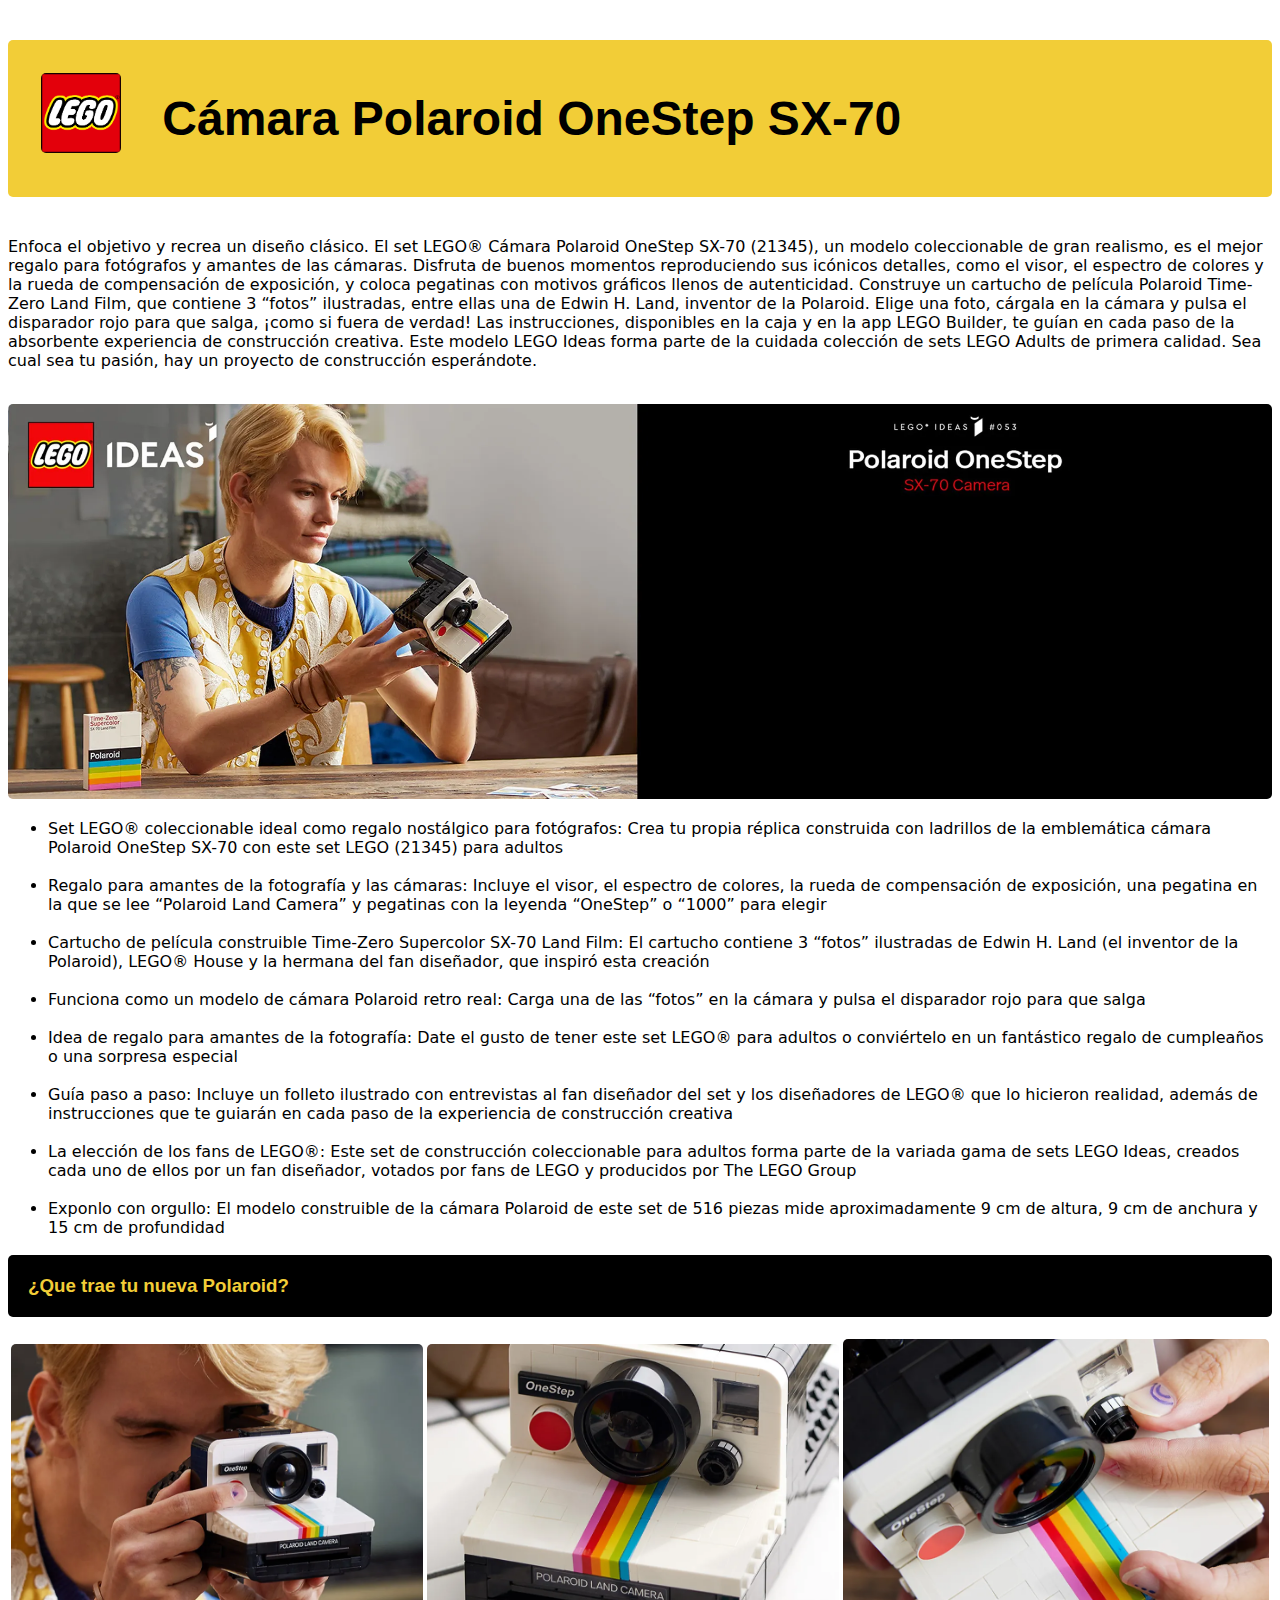
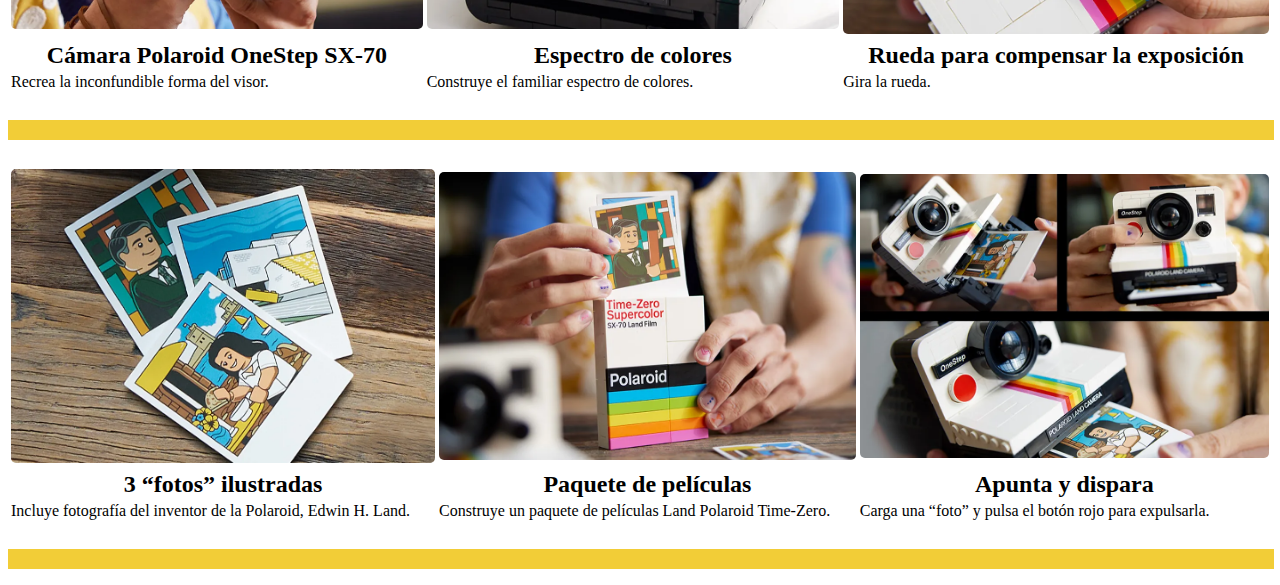
==== lego1.html @ c5585cba "commit" ====
<!DOCTYPE html>
<html lang="en">
<head>
    <meta charset="UTF-8">
    <meta name="viewport" content="width=device-width, initial-scale=1.0">
    <title>Hola Mundo</title>
    <link rel="stylesheet" href="styles.css">
</head>

<!-- esto es un comentario -->

<body>
    
    <!-- titulo -->
   
      
    <h2> 
        <table>
        
            <tr>
                <td>
                    <a href="index.html">
                     <img src="/IMG/LegoLogo.png" alt="Logo de Lego" height="80px">
                    </a>
                </td>
                <td>Cámara Polaroid OneStep SX-70</td>
            </tr>
                
        </table>
    </h2>
    <!-- parrafo -->
    <!-- elementos de bloque: reservan todo el ancho de pantalla para un solo elemento -->

    <p>Enfoca el objetivo y recrea un diseño clásico. El set LEGO® Cámara Polaroid OneStep SX-70 (21345), un modelo coleccionable de gran realismo, es el mejor regalo para fotógrafos y amantes de las cámaras.

        Disfruta de buenos momentos reproduciendo sus icónicos detalles, como el visor, el espectro de colores y la rueda de compensación de exposición, y coloca pegatinas con motivos gráficos llenos de autenticidad. Construye un cartucho de película Polaroid Time-Zero Land Film, que contiene 3 “fotos” ilustradas, entre ellas una de Edwin H. Land, inventor de la Polaroid. Elige una foto, cárgala en la cámara y pulsa el disparador rojo para que salga, ¡como si fuera de verdad!
        
        Las instrucciones, disponibles en la caja y en la app LEGO Builder, te guían en cada paso de la absorbente experiencia de construcción creativa. Este modelo LEGO Ideas forma parte de la cuidada colección de sets LEGO Adults de primera calidad. Sea cual sea tu pasión, hay un proyecto de construcción esperándote.
    </p>
    <br>

    <a href="https://www.lego.com" target=”_blank”> 
        <img src="/IMG/PolaroidLego1.webp" alt="Lego" width="100%" >
    </a>


    <ul>
        <li>Set LEGO® coleccionable ideal como regalo nostálgico para fotógrafos: Crea tu propia réplica construida con ladrillos de la emblemática cámara Polaroid OneStep SX-70 con este set LEGO (21345) para adultos</li>
        <br>
        <li>Regalo para amantes de la fotografía y las cámaras: Incluye el visor, el espectro de colores, la rueda de compensación de exposición, una pegatina en la que se lee “Polaroid Land Camera” y pegatinas con la leyenda “OneStep” o “1000” para elegir</li>
        <br>
        <li>Cartucho de película construible Time-Zero Supercolor SX-70 Land Film: El cartucho contiene 3 “fotos” ilustradas de Edwin H. Land (el inventor de la Polaroid), LEGO® House y la hermana del fan diseñador, que inspiró esta creación</li>
        <br>
        <li>Funciona como un modelo de cámara Polaroid retro real: Carga una de las “fotos” en la cámara y pulsa el disparador rojo para que salga</li>
        <br>
        <li>Idea de regalo para amantes de la fotografía: Date el gusto de tener este set LEGO® para adultos o conviértelo en un fantástico regalo de cumpleaños o una sorpresa especial
        </li>
        <br>
        <li>Guía paso a paso: Incluye un folleto ilustrado con entrevistas al fan diseñador del set y los diseñadores de LEGO® que lo hicieron realidad, además de instrucciones que te guiarán en cada paso de la experiencia de construcción creativa</li>
        <br>
        <li>La elección de los fans de LEGO®: Este set de construcción coleccionable para adultos forma parte de la variada gama de sets LEGO Ideas, creados cada uno de ellos por un fan diseñador, votados por fans de LEGO y producidos por The LEGO Group</li>
        <br>
        <li>Exponlo con orgullo: El modelo construible de la cámara Polaroid de este set de 516 piezas mide aproximadamente 9 cm de altura, 9 cm de anchura y 15 cm de profundidad</li>
    </ul>
    <h3>¿Que trae tu nueva Polaroid?</h3>
    <table>
            <tr>
                <td>
                    <img src="IMG/visor.webp" alt="" id="Inicio">
                </td>   
                <td>
                    <img src="IMG/colores.webp" alt="" id="Inicio">                 
                </td>
                <td>
                    <img src="IMG/rueda.webp" alt="" id="Inicio">                
                </td>

            </tr>

            <tr>
                <th>Cámara Polaroid OneStep SX-70</th>
                <th>Espectro de colores</th>
                <th>Rueda para compensar la exposición</th>
            </tr>
            <tr>
                <td>Recrea la inconfundible forma del visor.</th>
                <td>Construye el familiar espectro de colores.</td>
                <td>Gira la rueda.</td>
            </tr>
    <table>
    <br>
    <hr size="20px" color="#F2CD37" width="100%">
    <br>
    <table>
        <tr>
            <td>
                <img src="IMG/fotos.webp" alt="" id="Inicio">
            </td>   
            <td>
                <img src="IMG/paquete.webp" alt="" id="Inicio">                 
            </td>
            <td>
                <img src="IMG/apunta.webp" alt="" id="Inicio">                
            </td>

        </tr>

        <tr>
            <th>3 “fotos” ilustradas</th>
            <th>Paquete de películas</th>
            <th>Apunta y dispara</th>
        </tr>
        <tr>
            <td>Incluye fotografía del inventor de la Polaroid, Edwin H. Land.</th>
            <td>Construye un paquete de películas Land Polaroid Time-Zero.</td>
            <td>Carga una “foto” y pulsa el botón rojo para expulsarla.</td>
        </tr>
<table>
<br>
</html> 
<hr size="20px" color="#F2CD37" width="100%">
---- styles.css ----
table{
    width: 100%;    
}
img{
    border-radius: 5px;
}
#Inicio{
    width: 100%;
    height: auto;
}
th{
    font-size: x-large;
}
hr{
    size: 10px;    
}
h2{
    font-family:Impact, Haettenschweiler, 'Arial Narrow Bold', sans-serif;
    font-size: xxx-large;
    background-color: #F2CD37;
    padding: 30px;
    border-radius: 5px;

}
h3{
    background-color: black;
    padding: 20px;
    font-family: Verdana, Geneva, Tahoma, sans-serif;
    color: #F2CD37;
    border-radius: 5px;
}

p, ul {
    font-family: system-ui, -apple-system, BlinkMacSystemFont, 'Segoe UI', Roboto, Oxygen, Ubuntu, Cantarell, 'Open Sans', 'Helvetica Neue', sans-serif;
}

tr{
    text-align: center;
}
td{
    text-align: left;
}
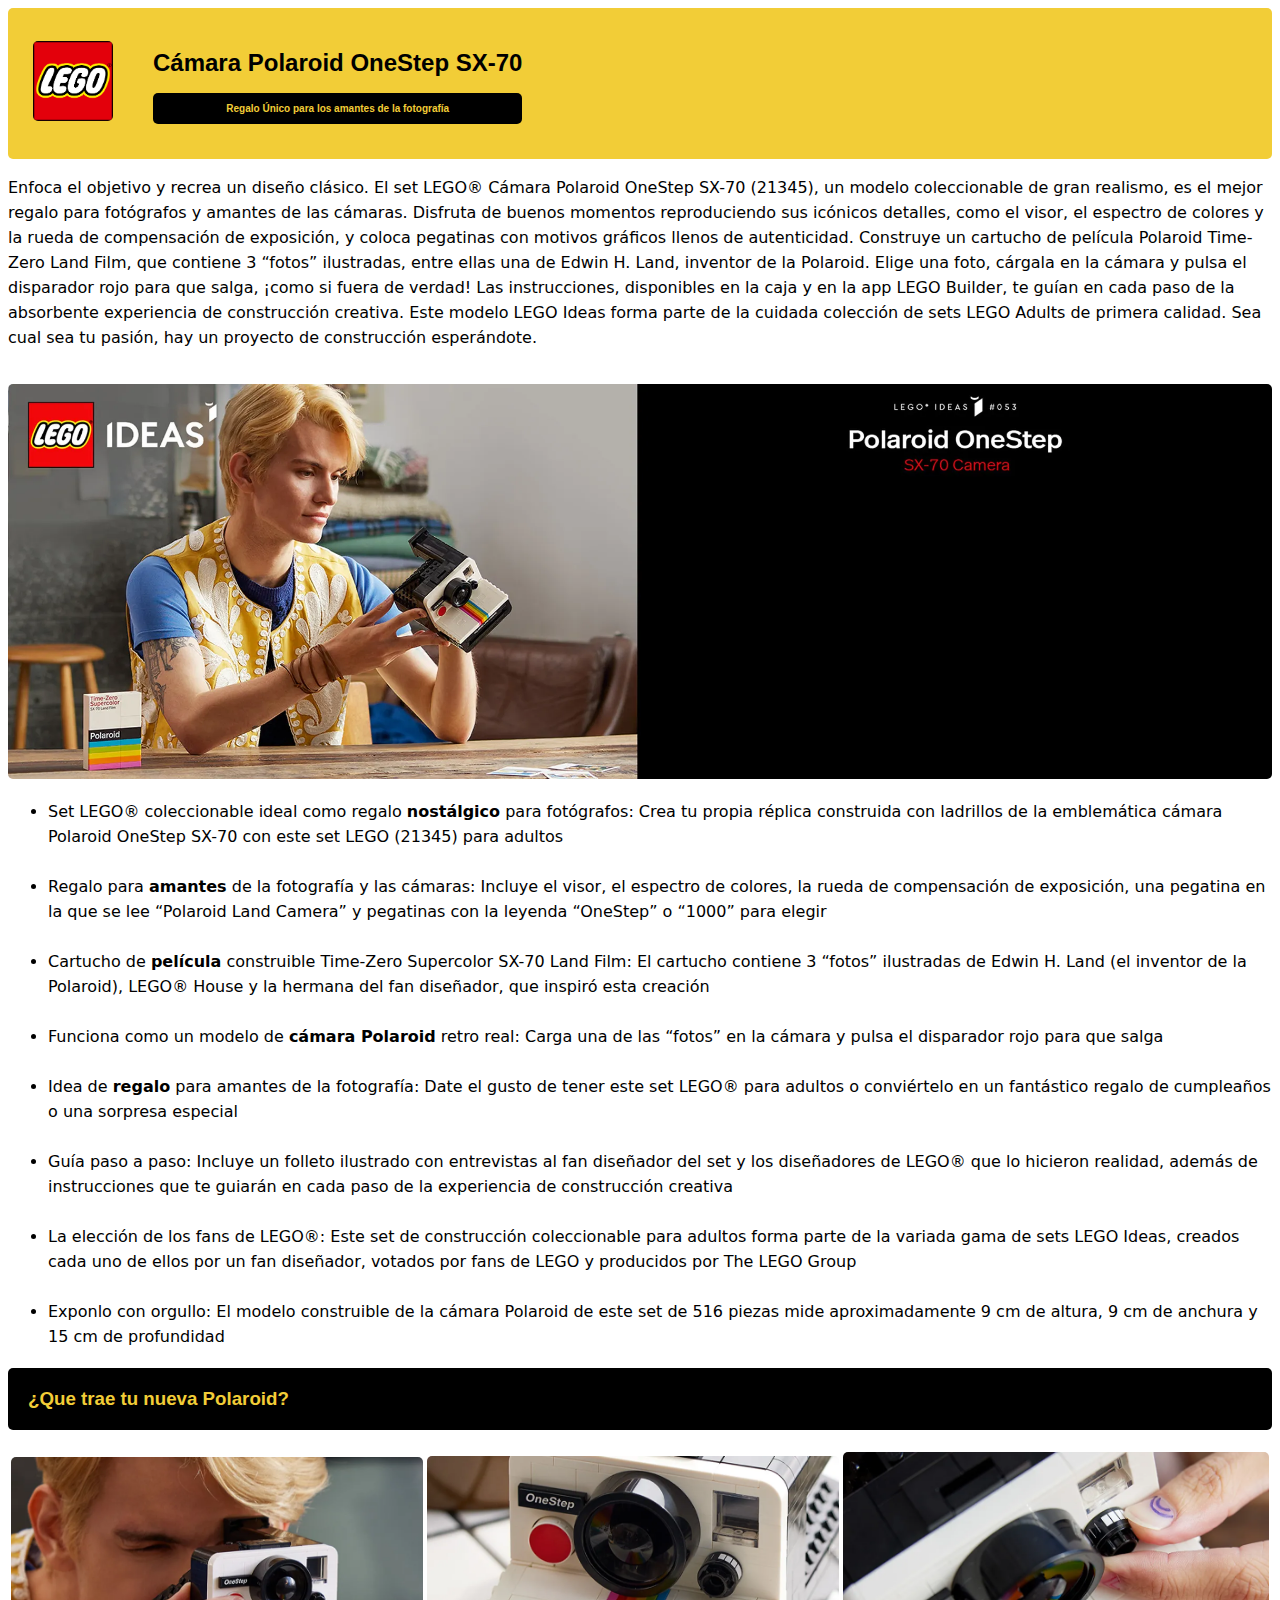
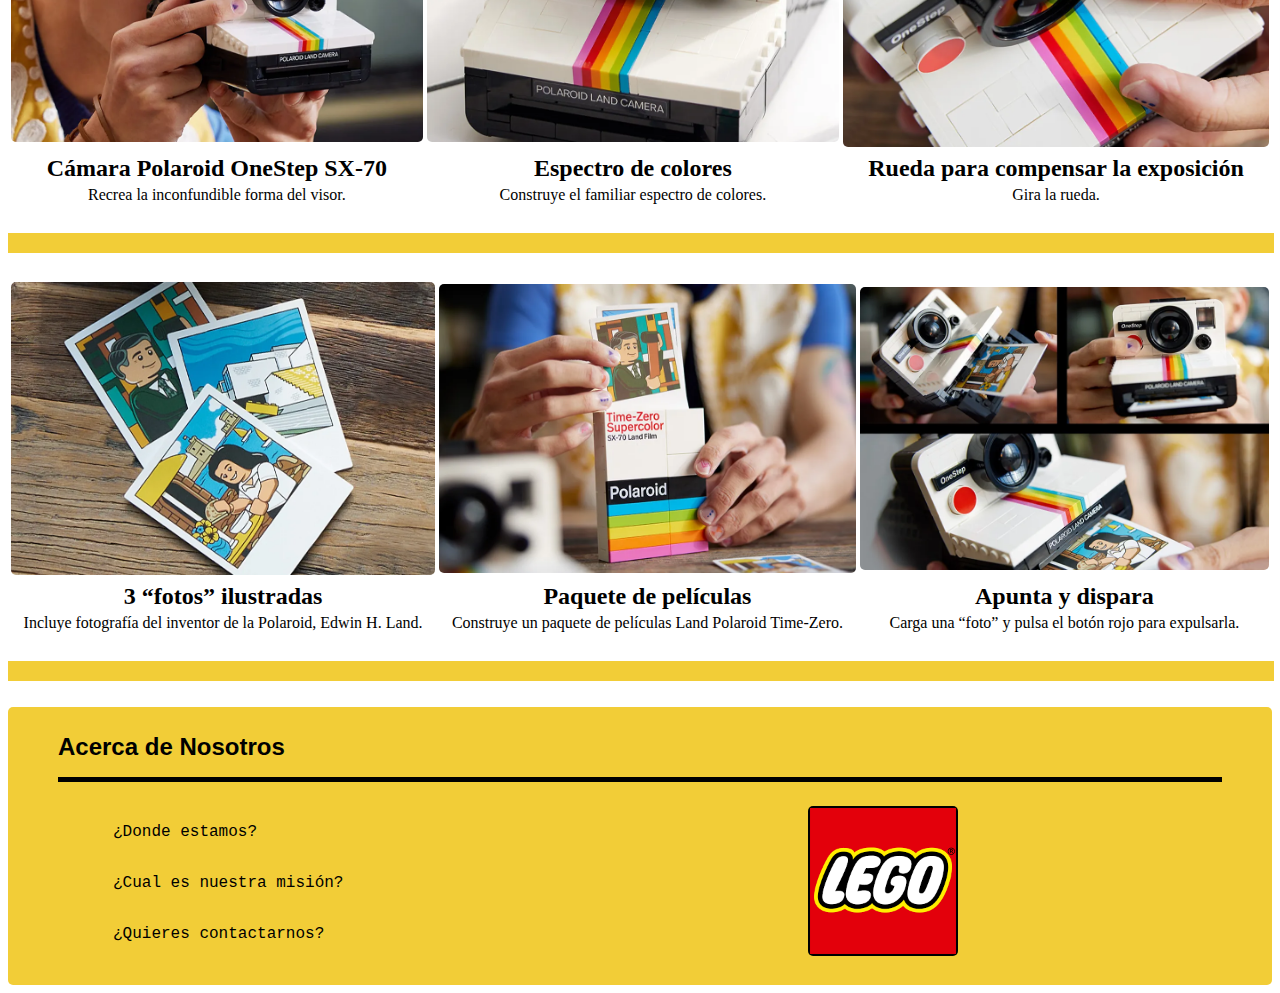
==== commit 23cdc2b6: "commit15012024" ====
--- a/lego1.html
+++ b/lego1.html
@@ -3,8 +3,9 @@
 <head>
     <meta charset="UTF-8">
     <meta name="viewport" content="width=device-width, initial-scale=1.0">
-    <title>Hola Mundo</title>
+    <title>Lego Polaroid</title>
     <link rel="stylesheet" href="styles.css">
+    <link rel="icon" type="image/png" href="/IMG/LegoLogo.png">
 </head>
 
 <!-- esto es un comentario -->
@@ -12,22 +13,18 @@
 <body>
     
     <!-- titulo -->
-   
-      
-    <h2> 
-        <table>
+    <div id="Cabecera">
+        <a href="index.html">
+           <img src="/IMG/LegoLogo.png" alt="Logo de Lego" height="80px">
+        </a>
+        <div id="Cabecera-Interna">
+
+            <h1>Cámara Polaroid OneStep SX-70</h1>
         
-            <tr>
-                <td>
-                    <a href="index.html">
-                     <img src="/IMG/LegoLogo.png" alt="Logo de Lego" height="80px">
-                    </a>
-                </td>
-                <td>Cámara Polaroid OneStep SX-70</td>
-            </tr>
-                
-        </table>
-    </h2>
+            <h3>Regalo Único para los amantes de la fotografía</h3>
+        </div>
+    </div> 
+  
     <!-- parrafo -->
     <!-- elementos de bloque: reservan todo el ancho de pantalla para un solo elemento -->
 
@@ -39,21 +36,21 @@
     </p>
     <br>
 
-    <a href="https://www.lego.com" target=”_blank”> 
+    <a href="https://www.lego.com/es-es/product/polaroid-onestep-sx-70-camera-21345" target=”_blank”> 
         <img src="/IMG/PolaroidLego1.webp" alt="Lego" width="100%" >
     </a>
 
 
     <ul>
-        <li>Set LEGO® coleccionable ideal como regalo nostálgico para fotógrafos: Crea tu propia réplica construida con ladrillos de la emblemática cámara Polaroid OneStep SX-70 con este set LEGO (21345) para adultos</li>
+        <li>Set LEGO® coleccionable ideal como regalo <strong>nostálgico</strong> para fotógrafos: Crea tu propia réplica construida con ladrillos de la emblemática cámara Polaroid OneStep SX-70 con este set LEGO (21345) para adultos</li>
         <br>
-        <li>Regalo para amantes de la fotografía y las cámaras: Incluye el visor, el espectro de colores, la rueda de compensación de exposición, una pegatina en la que se lee “Polaroid Land Camera” y pegatinas con la leyenda “OneStep” o “1000” para elegir</li>
+        <li>Regalo para <strong>amantes</strong> de la fotografía y las cámaras: Incluye el visor, el espectro de colores, la rueda de compensación de exposición, una pegatina en la que se lee “Polaroid Land Camera” y pegatinas con la leyenda “OneStep” o “1000” para elegir</li>
         <br>
-        <li>Cartucho de película construible Time-Zero Supercolor SX-70 Land Film: El cartucho contiene 3 “fotos” ilustradas de Edwin H. Land (el inventor de la Polaroid), LEGO® House y la hermana del fan diseñador, que inspiró esta creación</li>
+        <li>Cartucho de <strong>película</strong> construible Time-Zero Supercolor SX-70 Land Film: El cartucho contiene 3 “fotos” ilustradas de Edwin H. Land (el inventor de la Polaroid), LEGO® House y la hermana del fan diseñador, que inspiró esta creación</li>
         <br>
-        <li>Funciona como un modelo de cámara Polaroid retro real: Carga una de las “fotos” en la cámara y pulsa el disparador rojo para que salga</li>
+        <li>Funciona como un modelo de <strong>cámara Polaroid</strong> retro real: Carga una de las “fotos” en la cámara y pulsa el disparador rojo para que salga</li>
         <br>
-        <li>Idea de regalo para amantes de la fotografía: Date el gusto de tener este set LEGO® para adultos o conviértelo en un fantástico regalo de cumpleaños o una sorpresa especial
+        <li>Idea de <strong>regalo</strong> para amantes de la fotografía: Date el gusto de tener este set LEGO® para adultos o conviértelo en un fantástico regalo de cumpleaños o una sorpresa especial
         </li>
         <br>
         <li>Guía paso a paso: Incluye un folleto ilustrado con entrevistas al fan diseñador del set y los diseñadores de LEGO® que lo hicieron realidad, además de instrucciones que te guiarán en cada paso de la experiencia de construcción creativa</li>
@@ -64,29 +61,27 @@
     </ul>
     <h3>¿Que trae tu nueva Polaroid?</h3>
     <table>
-            <tr>
-                <td>
-                    <img src="IMG/visor.webp" alt="" id="Inicio">
-                </td>   
-                <td>
-                    <img src="IMG/colores.webp" alt="" id="Inicio">                 
-                </td>
-                <td>
-                    <img src="IMG/rueda.webp" alt="" id="Inicio">                
-                </td>
-
-            </tr>
-
-            <tr>
-                <th>Cámara Polaroid OneStep SX-70</th>
-                <th>Espectro de colores</th>
-                <th>Rueda para compensar la exposición</th>
-            </tr>
-            <tr>
-                <td>Recrea la inconfundible forma del visor.</th>
-                <td>Construye el familiar espectro de colores.</td>
-                <td>Gira la rueda.</td>
-            </tr>
+        <tr>
+            <td>
+                <img src="IMG/visor.webp" alt="" id="Inicio">
+            </td>   
+            <td>
+                <img src="IMG/colores.webp" alt="" id="Inicio">                 
+            </td>
+            <td>
+                <img src="IMG/rueda.webp" alt="" id="Inicio">                
+            </td>
+        </tr>
+        <tr>
+            <th>Cámara Polaroid OneStep SX-70</th>
+            <th>Espectro de colores</th>
+            <th>Rueda para compensar la exposición</th>
+        </tr>
+        <tr>
+            <td>Recrea la inconfundible forma del visor.</th>
+            <td>Construye el familiar espectro de colores.</td>
+            <td>Gira la rueda.</td>
+        </tr>
     <table>
     <br>
     <hr size="20px" color="#F2CD37" width="100%">
@@ -119,5 +114,18 @@
 <br>
 </html> 
 <hr size="20px" color="#F2CD37" width="100%">
-
-
+<br>
+<div id="Bottom-Principal">
+    <h1>Acerca de Nosotros</h1>
+    <hr size="5px" color=black>
+    <div id="Photo-Bottom"> 
+        <ol id="contacto">
+            <li><a id="button" href="index.html">¿Donde estamos?</a></li>
+            <li><a id="button" href="index.html">¿Cual es nuestra misión?</a></li>
+            <li><a id="button" href="index.html">¿Quieres contactarnos?</a></li>
+        </ol>
+        <a href="index.html">
+            <img src="/IMG/LegoLogo.png" id="LogoGrande" alt="Logo de Lego">
+        </a>
+    </div>
+</div>
--- a/styles.css
+++ b/styles.css
@@ -8,11 +8,16 @@
     width: 100%;
     height: auto;
 }
-th{
-    font-size: x-large;
-}
+
 hr{
     size: 10px;    
+}
+h1{
+    font-family:Impact, Haettenschweiler, 'Arial Narrow Bold', sans-serif;
+    font-size: x-large;
+    /* background-color: #F2CD37; */
+    /* padding: 30px; */
+    /* border-radius: 5px; */
 }
 h2{
     font-family:Impact, Haettenschweiler, 'Arial Narrow Bold', sans-serif;
@@ -20,7 +25,6 @@
     background-color: #F2CD37;
     padding: 30px;
     border-radius: 5px;
-
 }
 h3{
     background-color: black;
@@ -32,11 +36,93 @@
 
 p, ul {
     font-family: system-ui, -apple-system, BlinkMacSystemFont, 'Segoe UI', Roboto, Oxygen, Ubuntu, Cantarell, 'Open Sans', 'Helvetica Neue', sans-serif;
+    line-height: 25px;
 }
 
 tr{
     text-align: center;
 }
 td{
-    text-align: left;
+    text-align: center;
+}
+th{
+    font-size: x-large;
+}
+img:hover{
+    box-shadow: 0 0 10px;
+    color: rgba(0, 0, 0, 0.505);
+
+}
+#Cabecera{
+    display: flex;
+    padding: 25px;
+    background-color: #F2CD37;
+    border-radius: 5px;
+    font-family:Impact, Haettenschweiler, 'Arial Narrow Bold', sans-serif;
+    gap: 40px;
+    font-size: large;
+    align-items:center;
+}
+
+
+#Cabecera-Interna{
+    h3{
+        font-size:x-small;
+        padding: 10px;
+        text-align: center;
+    } 
+}
+
+#Bottom-Principal{
+    /* background-color: rgb(229, 248, 226); */
+    background-color:#F2CD37;
+    color: black;
+    padding-left: 50px;
+    padding-right: 50px;
+    padding-top: 10px;
+    padding-bottom: 10px;
+    border-radius: 5px;   
+}
+#contacto{
+    list-style: none;
+    line-height: 50px;
+    text-decoration: none;
+}
+
+#button{
+    /* background-color: red; */
+    color: black;
+    text-decoration: none;
+    padding: 15px;
+    /* border-radius: 5px; */
+    font-family: 'Courier New', Courier, monospace;
+    
+}
+#Photo-Bottom{
+    display: flex;
+    gap: 450px;
+    align-items:center;
+}
+
+#LogoGrande{
+    width: 150px;
+}
+#Gran-Plaza1{
+    display: flex;
+    gap: 8%;
+    align-items: center;
+    padding-right: 8%;
+}
+#img-Gran-Plaza1{
+    width: 50%;
+}
+#Gran-Plaza2{
+    display: flex;
+    padding-top: 5%;
+    gap: 8%;
+    align-items: center;
+    padding-left: 2%;
+}
+#img-Gran-Plaza2{
+    width: 45%;
 }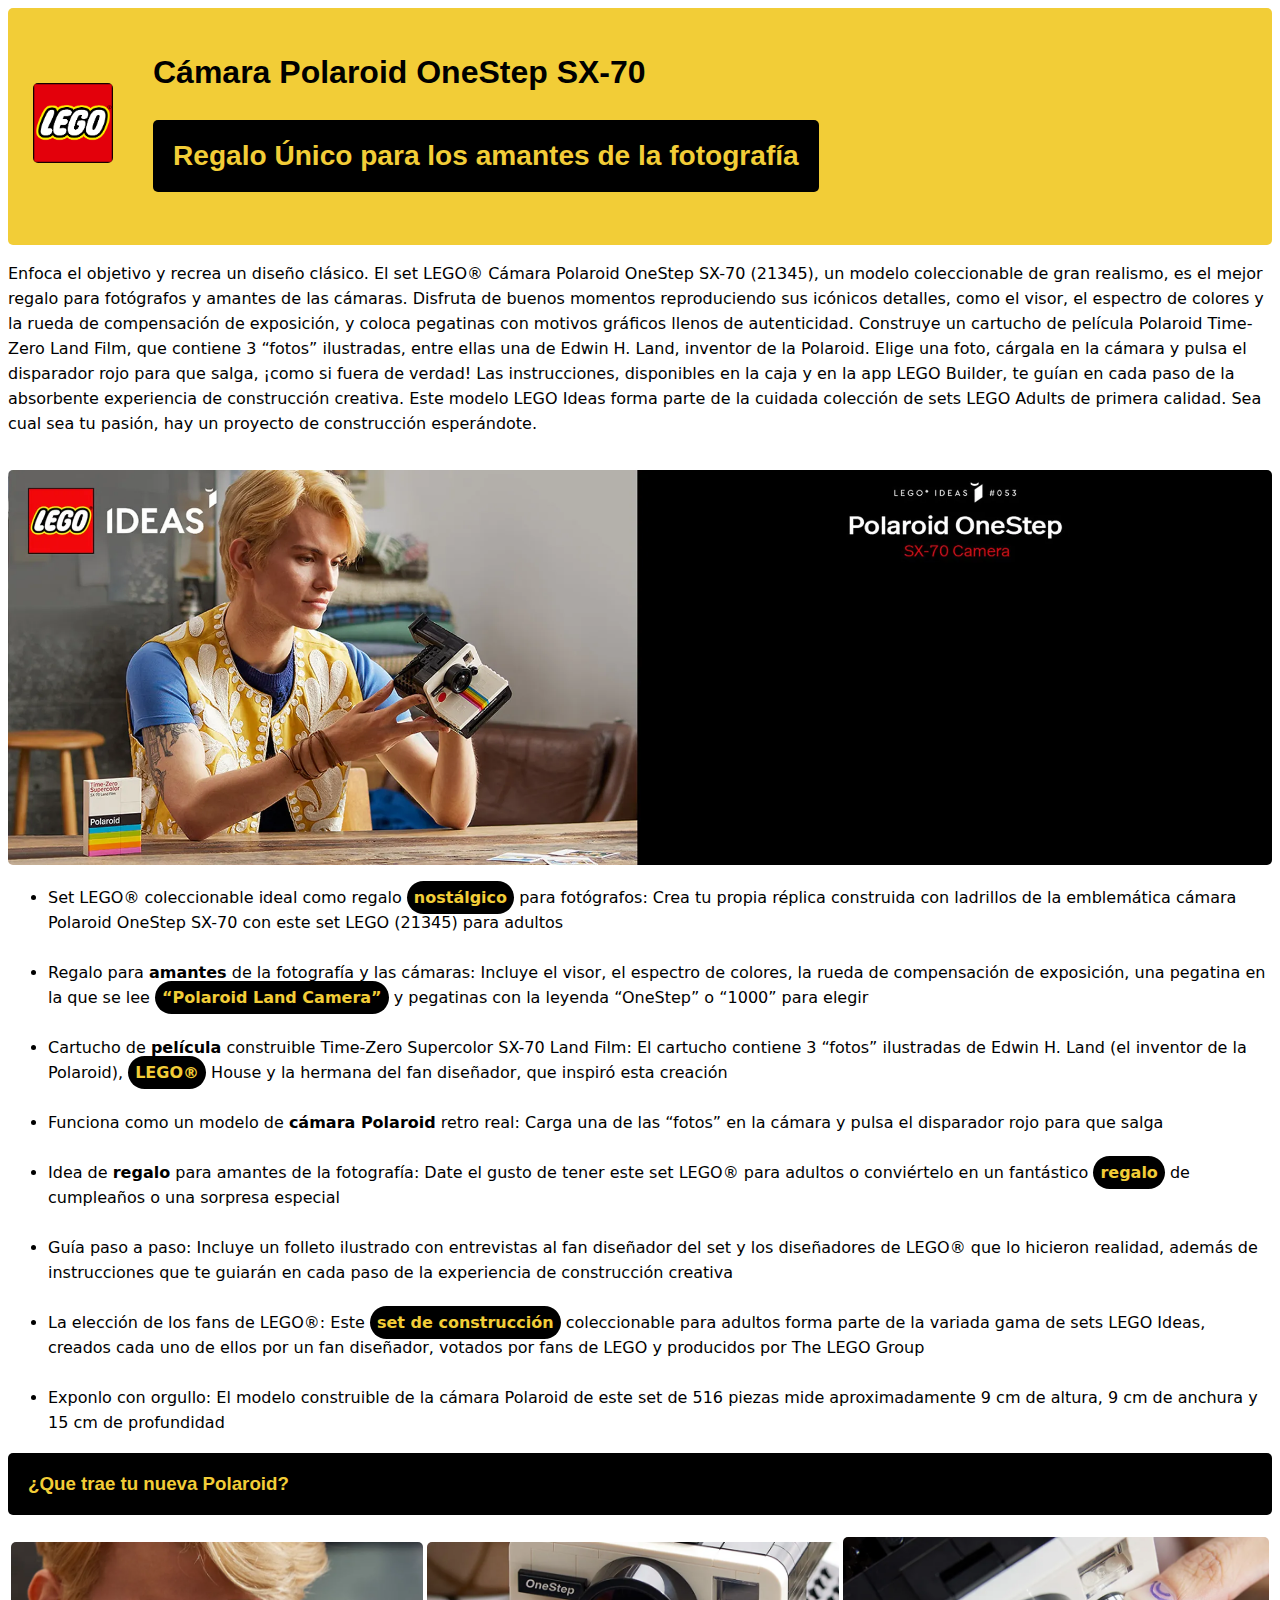
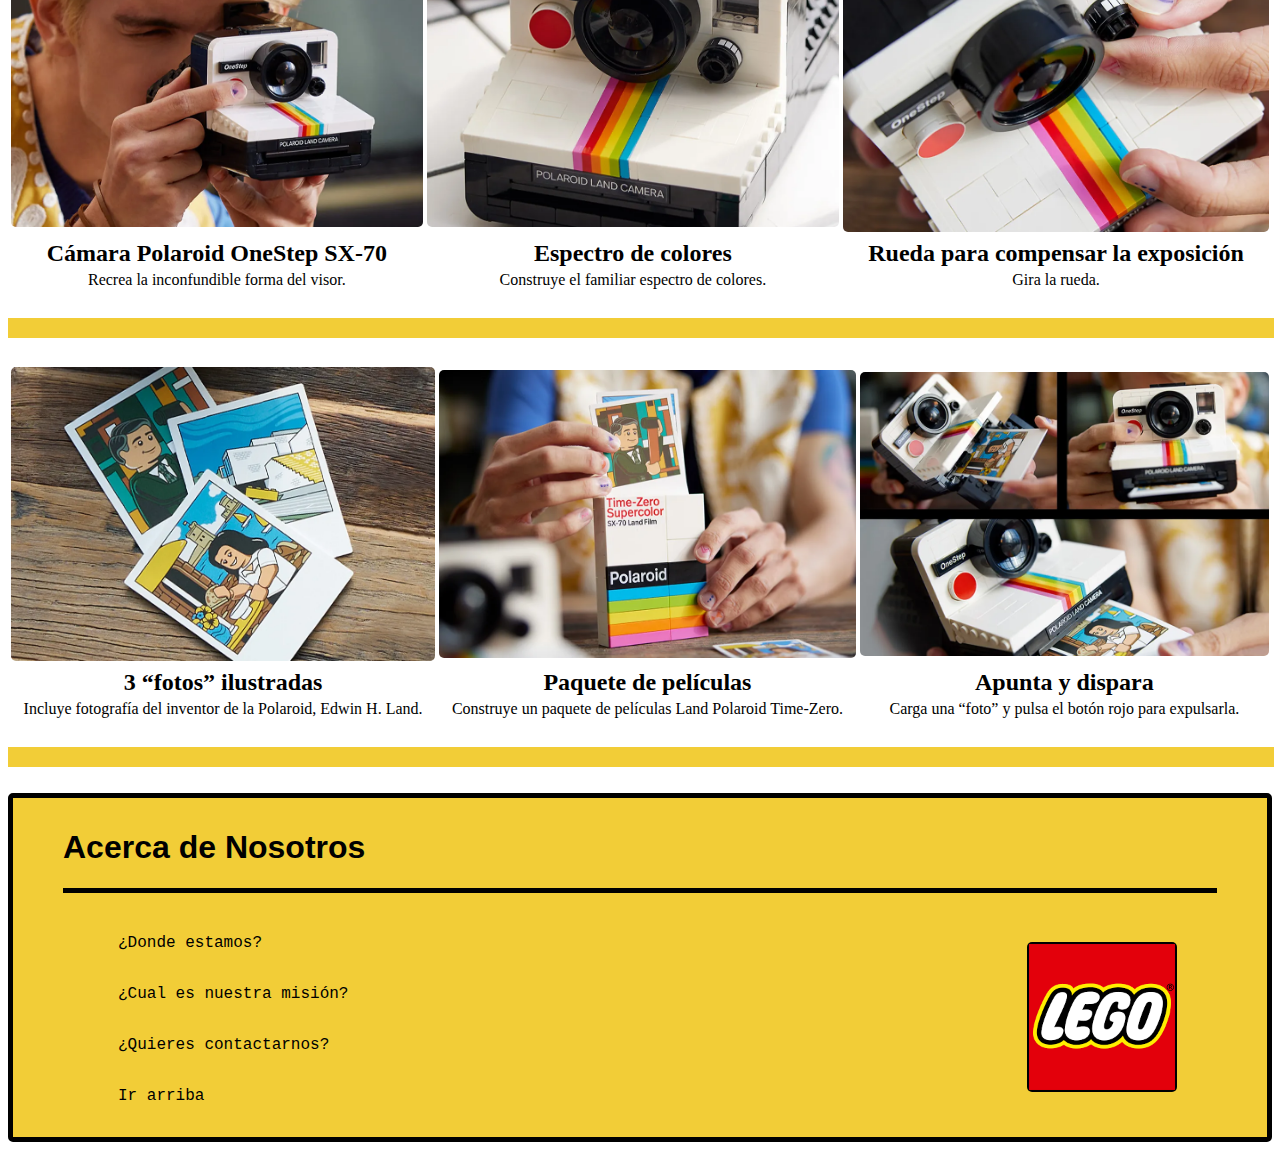
==== commit 99303e40: "commit" ====
--- a/lego1.html
+++ b/lego1.html
@@ -42,20 +42,20 @@
 
 
     <ul>
-        <li>Set LEGO® coleccionable ideal como regalo <strong>nostálgico</strong> para fotógrafos: Crea tu propia réplica construida con ladrillos de la emblemática cámara Polaroid OneStep SX-70 con este set LEGO (21345) para adultos</li>
+        <li>Set LEGO® coleccionable ideal como regalo <span>nostálgico</span> para fotógrafos: Crea tu propia réplica construida con ladrillos de la emblemática cámara Polaroid OneStep SX-70 con este set LEGO (21345) para adultos</li>
         <br>
-        <li>Regalo para <strong>amantes</strong> de la fotografía y las cámaras: Incluye el visor, el espectro de colores, la rueda de compensación de exposición, una pegatina en la que se lee “Polaroid Land Camera” y pegatinas con la leyenda “OneStep” o “1000” para elegir</li>
+        <li>Regalo para <strong>amantes</strong> de la fotografía y las cámaras: Incluye el visor, el espectro de colores, la rueda de compensación de exposición, una pegatina en la que se lee <span>“Polaroid Land Camera”</span> y pegatinas con la leyenda “OneStep” o “1000” para elegir</li>
         <br>
-        <li>Cartucho de <strong>película</strong> construible Time-Zero Supercolor SX-70 Land Film: El cartucho contiene 3 “fotos” ilustradas de Edwin H. Land (el inventor de la Polaroid), LEGO® House y la hermana del fan diseñador, que inspiró esta creación</li>
+        <li>Cartucho de <strong>película</strong> construible Time-Zero Supercolor SX-70 Land Film: El cartucho contiene 3 “fotos” ilustradas de Edwin H. Land (el inventor de la Polaroid), <span>LEGO®</span> House y la hermana del fan diseñador, que inspiró esta creación</li>
         <br>
         <li>Funciona como un modelo de <strong>cámara Polaroid</strong> retro real: Carga una de las “fotos” en la cámara y pulsa el disparador rojo para que salga</li>
         <br>
-        <li>Idea de <strong>regalo</strong> para amantes de la fotografía: Date el gusto de tener este set LEGO® para adultos o conviértelo en un fantástico regalo de cumpleaños o una sorpresa especial
+        <li>Idea de <strong>regalo</strong> para amantes de la fotografía: Date el gusto de tener este set LEGO® para adultos o conviértelo en un fantástico <span>regalo</span> de cumpleaños o una sorpresa especial
         </li>
         <br>
         <li>Guía paso a paso: Incluye un folleto ilustrado con entrevistas al fan diseñador del set y los diseñadores de LEGO® que lo hicieron realidad, además de instrucciones que te guiarán en cada paso de la experiencia de construcción creativa</li>
         <br>
-        <li>La elección de los fans de LEGO®: Este set de construcción coleccionable para adultos forma parte de la variada gama de sets LEGO Ideas, creados cada uno de ellos por un fan diseñador, votados por fans de LEGO y producidos por The LEGO Group</li>
+        <li>La elección de los fans de LEGO®: Este <span>set de construcción</span> coleccionable para adultos forma parte de la variada gama de sets LEGO Ideas, creados cada uno de ellos por un fan diseñador, votados por fans de LEGO y producidos por The LEGO Group</li>
         <br>
         <li>Exponlo con orgullo: El modelo construible de la cámara Polaroid de este set de 516 piezas mide aproximadamente 9 cm de altura, 9 cm de anchura y 15 cm de profundidad</li>
     </ul>
@@ -115,17 +115,20 @@
 </html> 
 <hr size="20px" color="#F2CD37" width="100%">
 <br>
-<div id="Bottom-Principal">
+<div id="Footer-Principal">
     <h1>Acerca de Nosotros</h1>
     <hr size="5px" color=black>
-    <div id="Photo-Bottom"> 
+    <div id="Photo-Footer"> 
         <ol id="contacto">
             <li><a id="button" href="index.html">¿Donde estamos?</a></li>
             <li><a id="button" href="index.html">¿Cual es nuestra misión?</a></li>
             <li><a id="button" href="index.html">¿Quieres contactarnos?</a></li>
+            <li><a id="button" href="#Cabecera">Ir arriba</a></li>
         </ol>
         <a href="index.html">
             <img src="/IMG/LegoLogo.png" id="LogoGrande" alt="Logo de Lego">
         </a>
     </div>
 </div>
+
+
--- a/styles.css
+++ b/styles.css
@@ -14,7 +14,7 @@
 }
 h1{
     font-family:Impact, Haettenschweiler, 'Arial Narrow Bold', sans-serif;
-    font-size: x-large;
+    font-size: xx-large;
     /* background-color: #F2CD37; */
     /* padding: 30px; */
     /* border-radius: 5px; */
@@ -53,6 +53,7 @@
     color: rgba(0, 0, 0, 0.505);
 
 }
+
 #Cabecera{
     display: flex;
     padding: 25px;
@@ -60,33 +61,36 @@
     border-radius: 5px;
     font-family:Impact, Haettenschweiler, 'Arial Narrow Bold', sans-serif;
     gap: 40px;
-    font-size: large;
+    font-size: x-large;
     align-items:center;
 }
 
-
-#Cabecera-Interna{
+/* #Cabecera-Interna{
     h3{
-        font-size:x-small;
+        font-size:medium;
         padding: 10px;
         text-align: center;
     } 
-}
+} */
 
-#Bottom-Principal{
+#Footer-Principal{
     /* background-color: rgb(229, 248, 226); */
     background-color:#F2CD37;
     color: black;
     padding-left: 50px;
     padding-right: 50px;
     padding-top: 10px;
-    padding-bottom: 10px;
-    border-radius: 5px;   
+    padding-Footer: 10px;
+    border-radius: 5px;  
+    border-color: black;
+    border-style: solid;
+    border-width: 5px;
 }
 #contacto{
     list-style: none;
     line-height: 50px;
     text-decoration: none;
+    margin-left: 0px;
 }
 
 #button{
@@ -98,14 +102,13 @@
     font-family: 'Courier New', Courier, monospace;
     
 }
-#Photo-Bottom{
+#Photo-Footer{
     display: flex;
-    gap: 450px;
+    /* gap: 450px; */
     align-items:center;
-}
-
-#LogoGrande{
-    width: 150px;
+    justify-content:space-between;
+    padding-right: 40px;
+    /* width: 100%; */
 }
 #Gran-Plaza1{
     display: flex;
@@ -125,4 +128,25 @@
 }
 #img-Gran-Plaza2{
     width: 45%;
+}
+#LogoGrande{
+    width: 150px;
+    
+    padding-right: 0px;
+}
+#logologo{
+    position:absolute;
+    right: 0%;
+}
+
+footer{
+    width: 100%;
+}
+span{
+    color: #F2CD37;
+    /* font-size: large; */
+    font-weight: bold;
+    background-color: black;
+    padding: 7px;
+    border-radius: 30px;
 }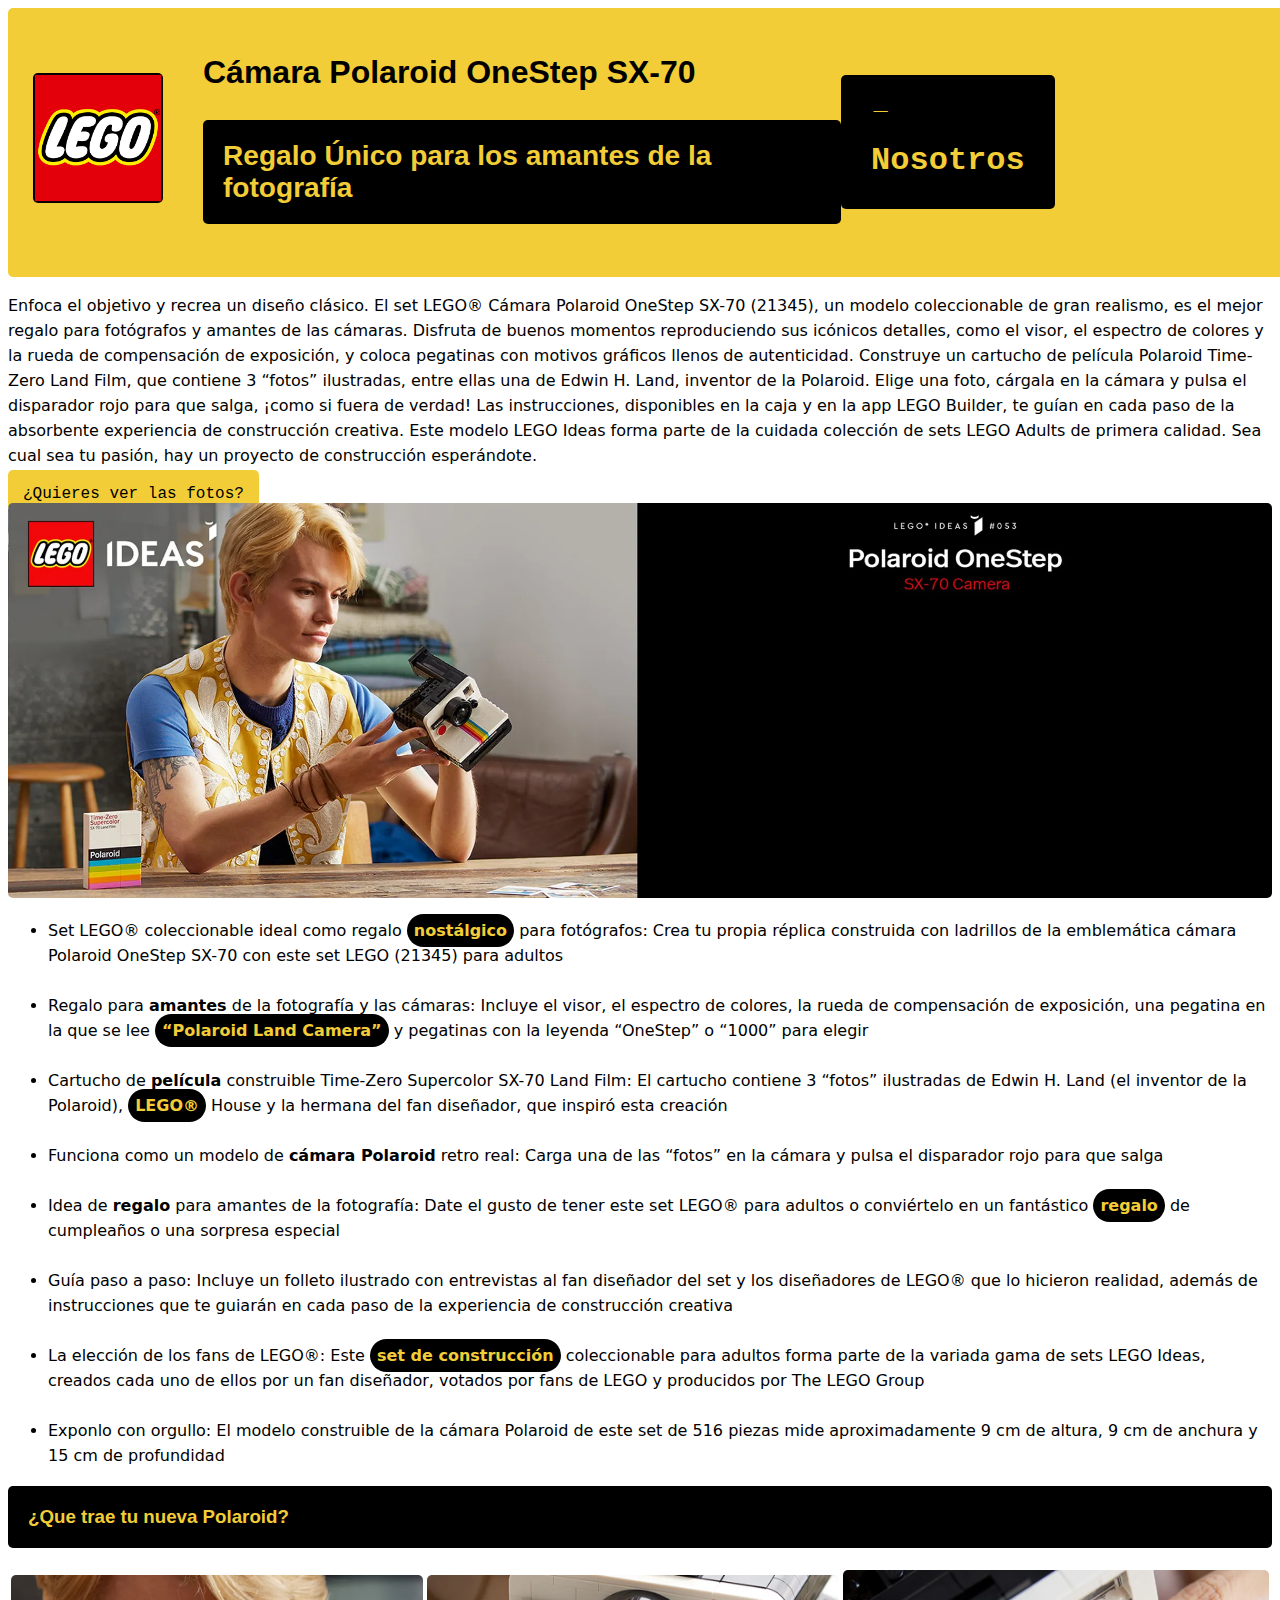
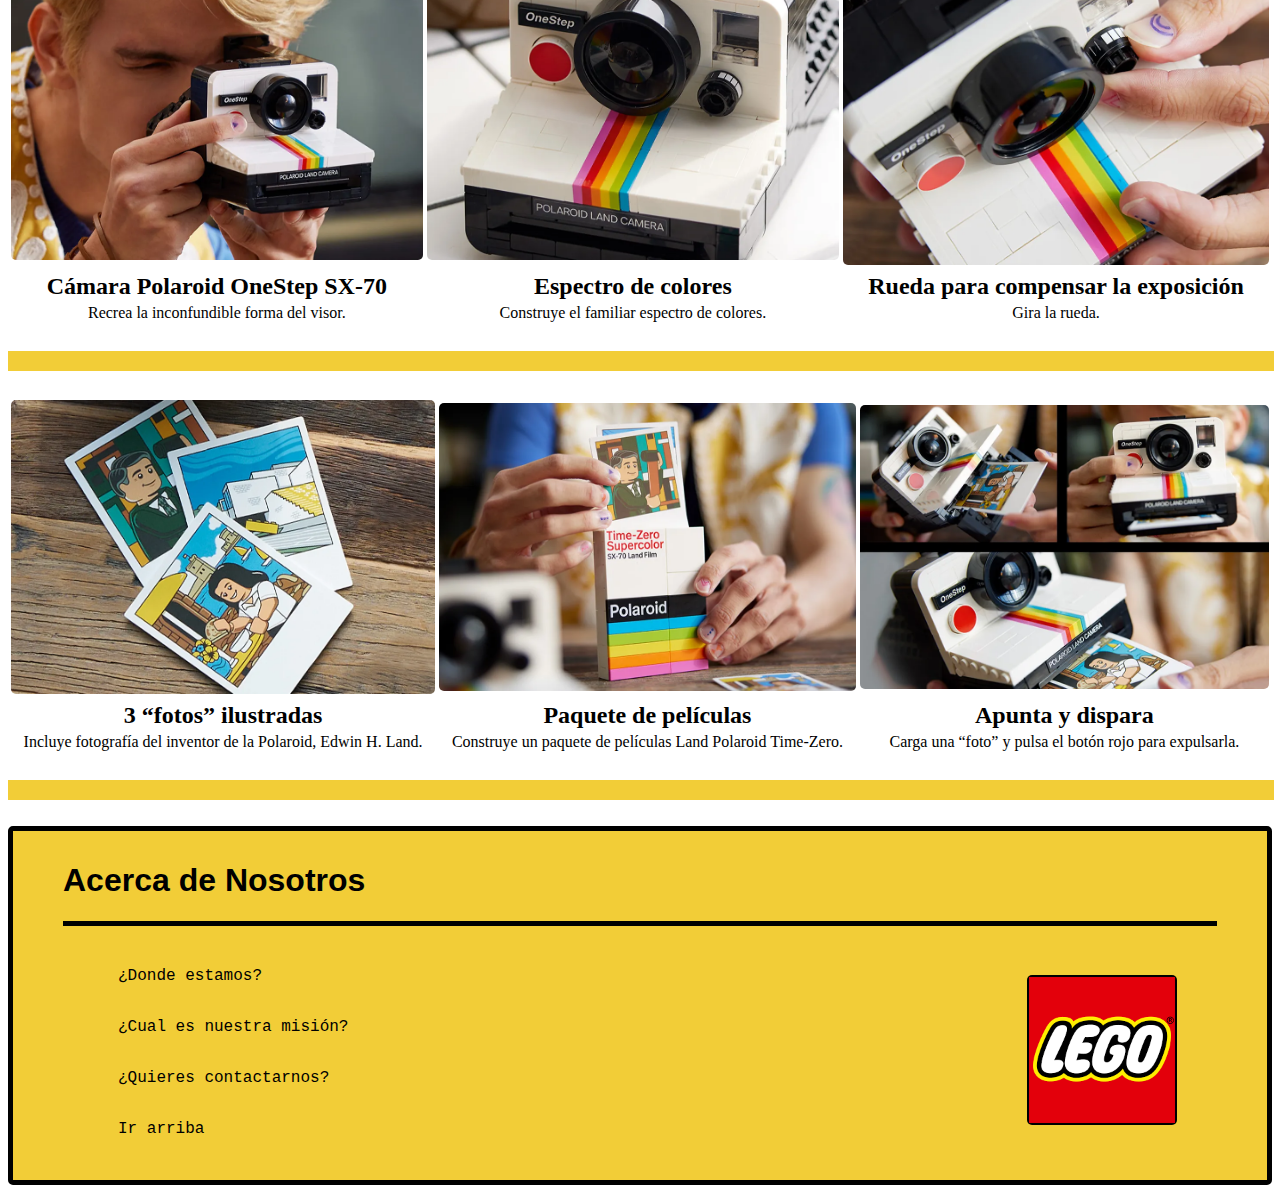
==== commit 4a97ca0a: "Merge branch 'main' of https://github.com/dafhome/20230110" ====
--- a/lego1.html
+++ b/lego1.html
@@ -9,56 +9,70 @@
 </head>
 
 <!-- esto es un comentario -->
-
+<main>
 <body>
     
     <!-- titulo -->
-    <div id="Cabecera">
-        <a href="index.html">
-           <img src="/IMG/LegoLogo.png" alt="Logo de Lego" height="80px">
-        </a>
-        <div id="Cabecera-Interna">
+    <header id="arriba">
+        <div id="logo-abajo">
+            <a href="index.html">
+                <img id="logo-principal" src="/IMG/LegoLogo.png" alt="Logo de Lego">
+            </a>
+            <br>
+        </div>
+             
+        
+        <div id="boton-abajo">
+            <div id="Cabecera-Interna">
+                <h1>Cámara Polaroid OneStep SX-70</h1>
+                <h3>Regalo Único para los amantes de la fotografía</h3>
+            </div>
+            <nav>
+                <a id="button3" href="#fotos">Imagenes</a>
+                <a id="button3" href="#abajo">Nosotros</a>
+            </nav>
+        </div>
 
-            <h1>Cámara Polaroid OneStep SX-70</h1>
-        
-            <h3>Regalo Único para los amantes de la fotografía</h3>
-        </div>
-    </div> 
+    </header> 
   
     <!-- parrafo -->
     <!-- elementos de bloque: reservan todo el ancho de pantalla para un solo elemento -->
+    <article>
+        <p>Enfoca el objetivo y recrea un diseño clásico. El set LEGO® Cámara Polaroid OneStep SX-70 (21345), un modelo coleccionable de gran realismo, es el mejor regalo para fotógrafos y amantes de las cámaras.
 
-    <p>Enfoca el objetivo y recrea un diseño clásico. El set LEGO® Cámara Polaroid OneStep SX-70 (21345), un modelo coleccionable de gran realismo, es el mejor regalo para fotógrafos y amantes de las cámaras.
+            Disfruta de buenos momentos reproduciendo sus icónicos detalles, como el visor, el espectro de colores y la rueda de compensación de exposición, y coloca pegatinas con motivos gráficos llenos de autenticidad. Construye un cartucho de película Polaroid Time-Zero Land Film, que contiene 3 “fotos” ilustradas, entre ellas una de Edwin H. Land, inventor de la Polaroid. Elige una foto, cárgala en la cámara y pulsa el disparador rojo para que salga, ¡como si fuera de verdad!
+            
+            Las instrucciones, disponibles en la caja y en la app LEGO Builder, te guían en cada paso de la absorbente experiencia de construcción creativa. Este modelo LEGO Ideas forma parte de la cuidada colección de sets LEGO Adults de primera calidad. Sea cual sea tu pasión, hay un proyecto de construcción esperándote.
+        </p>
+    </article>
+    <section>
+        <a id="button2" href="#fotos">¿Quieres ver las fotos?</a>
+        <a href="https://www.lego.com/es-es/product/polaroid-onestep-sx-70-camera-21345" target=”_blank”> 
+            <img src="/IMG/PolaroidLego1.webp" alt="Lego" width="100%" >
+        </a>
 
-        Disfruta de buenos momentos reproduciendo sus icónicos detalles, como el visor, el espectro de colores y la rueda de compensación de exposición, y coloca pegatinas con motivos gráficos llenos de autenticidad. Construye un cartucho de película Polaroid Time-Zero Land Film, que contiene 3 “fotos” ilustradas, entre ellas una de Edwin H. Land, inventor de la Polaroid. Elige una foto, cárgala en la cámara y pulsa el disparador rojo para que salga, ¡como si fuera de verdad!
         
-        Las instrucciones, disponibles en la caja y en la app LEGO Builder, te guían en cada paso de la absorbente experiencia de construcción creativa. Este modelo LEGO Ideas forma parte de la cuidada colección de sets LEGO Adults de primera calidad. Sea cual sea tu pasión, hay un proyecto de construcción esperándote.
-    </p>
-    <br>
-
-    <a href="https://www.lego.com/es-es/product/polaroid-onestep-sx-70-camera-21345" target=”_blank”> 
-        <img src="/IMG/PolaroidLego1.webp" alt="Lego" width="100%" >
-    </a>
-
-
-    <ul>
-        <li>Set LEGO® coleccionable ideal como regalo <span>nostálgico</span> para fotógrafos: Crea tu propia réplica construida con ladrillos de la emblemática cámara Polaroid OneStep SX-70 con este set LEGO (21345) para adultos</li>
-        <br>
-        <li>Regalo para <strong>amantes</strong> de la fotografía y las cámaras: Incluye el visor, el espectro de colores, la rueda de compensación de exposición, una pegatina en la que se lee <span>“Polaroid Land Camera”</span> y pegatinas con la leyenda “OneStep” o “1000” para elegir</li>
-        <br>
-        <li>Cartucho de <strong>película</strong> construible Time-Zero Supercolor SX-70 Land Film: El cartucho contiene 3 “fotos” ilustradas de Edwin H. Land (el inventor de la Polaroid), <span>LEGO®</span> House y la hermana del fan diseñador, que inspiró esta creación</li>
-        <br>
-        <li>Funciona como un modelo de <strong>cámara Polaroid</strong> retro real: Carga una de las “fotos” en la cámara y pulsa el disparador rojo para que salga</li>
-        <br>
-        <li>Idea de <strong>regalo</strong> para amantes de la fotografía: Date el gusto de tener este set LEGO® para adultos o conviértelo en un fantástico <span>regalo</span> de cumpleaños o una sorpresa especial
-        </li>
-        <br>
-        <li>Guía paso a paso: Incluye un folleto ilustrado con entrevistas al fan diseñador del set y los diseñadores de LEGO® que lo hicieron realidad, además de instrucciones que te guiarán en cada paso de la experiencia de construcción creativa</li>
-        <br>
-        <li>La elección de los fans de LEGO®: Este <span>set de construcción</span> coleccionable para adultos forma parte de la variada gama de sets LEGO Ideas, creados cada uno de ellos por un fan diseñador, votados por fans de LEGO y producidos por The LEGO Group</li>
-        <br>
-        <li>Exponlo con orgullo: El modelo construible de la cámara Polaroid de este set de 516 piezas mide aproximadamente 9 cm de altura, 9 cm de anchura y 15 cm de profundidad</li>
-    </ul>
+        <ul>
+            <li>Set LEGO® coleccionable ideal como regalo <span>nostálgico</span> para fotógrafos: Crea tu propia réplica construida con ladrillos de la emblemática cámara Polaroid OneStep SX-70 con este set LEGO (21345) para adultos</li>
+            <br>
+            <li>Regalo para <strong>amantes</strong> de la fotografía y las cámaras: Incluye el visor, el espectro de colores, la rueda de compensación de exposición, una pegatina en la que se lee <span>“Polaroid Land Camera”</span> y pegatinas con la leyenda “OneStep” o “1000” para elegir</li>
+            <br>
+            <li>Cartucho de <strong>película</strong> construible Time-Zero Supercolor SX-70 Land Film: El cartucho contiene 3 “fotos” ilustradas de Edwin H. Land (el inventor de la Polaroid), <span>LEGO®</span> House y la hermana del fan diseñador, que inspiró esta creación</li>
+            <br>
+            <li>Funciona como un modelo de <strong>cámara Polaroid</strong> retro real: Carga una de las “fotos” en la cámara y pulsa el disparador rojo para que salga</li>
+            <br>
+            <li>Idea de <strong>regalo</strong> para amantes de la fotografía: Date el gusto de tener este set LEGO® para adultos o conviértelo en un fantástico <span>regalo</span> de cumpleaños o una sorpresa especial
+            </li>
+            <br>
+            <li>Guía paso a paso: Incluye un folleto ilustrado con entrevistas al fan diseñador del set y los diseñadores de LEGO® que lo hicieron realidad, además de instrucciones que te guiarán en cada paso de la experiencia de construcción creativa</li>
+            <br>
+            <li>La elección de los fans de LEGO®: Este <span>set de construcción</span> coleccionable para adultos forma parte de la variada gama de sets LEGO Ideas, creados cada uno de ellos por un fan diseñador, votados por fans de LEGO y producidos por The LEGO Group</li>
+            <br>
+            <li>Exponlo con orgullo: El modelo construible de la cámara Polaroid de este set de 516 piezas mide aproximadamente 9 cm de altura, 9 cm de anchura y 15 cm de profundidad</li>
+        </ul>   
+        
+    </section>
+    <section id="fotos">
     <h3>¿Que trae tu nueva Polaroid?</h3>
     <table>
         <tr>
@@ -111,24 +125,30 @@
             <td>Carga una “foto” y pulsa el botón rojo para expulsarla.</td>
         </tr>
 <table>
+</section>
 <br>
 </html> 
 <hr size="20px" color="#F2CD37" width="100%">
 <br>
-<div id="Footer-Principal">
-    <h1>Acerca de Nosotros</h1>
-    <hr size="5px" color=black>
-    <div id="Photo-Footer"> 
-        <ol id="contacto">
-            <li><a id="button" href="index.html">¿Donde estamos?</a></li>
-            <li><a id="button" href="index.html">¿Cual es nuestra misión?</a></li>
-            <li><a id="button" href="index.html">¿Quieres contactarnos?</a></li>
-            <li><a id="button" href="#Cabecera">Ir arriba</a></li>
-        </ol>
-        <a href="index.html">
-            <img src="/IMG/LegoLogo.png" id="LogoGrande" alt="Logo de Lego">
-        </a>
+<footer id="abajo">
+    <div id="Footer-Principal">
+        <h1>Acerca de Nosotros</h1>
+        <hr size="5px" color=black>
+        <div id="Photo-Footer"> 
+            <ol id="contacto">
+                <li><a id="button" href="index.html">¿Donde estamos?</a></li>
+                <li><a id="button" href="index.html">¿Cual es nuestra misión?</a></li>
+                <li><a id="button" href="index.html">¿Quieres contactarnos?</a></li>
+                <li><a id="button" href="#arriba">Ir arriba</a></li>
+
+            </ol>
+            <a href="index.html" >
+              <img src="/IMG/LegoLogo.png" id="LogoGrande" alt="Logo de Lego">
+            </a>
+        </div>
     </div>
-</div>
+</footer>
+</body>
 
+</main>
 
--- a/styles.css
+++ b/styles.css
@@ -7,6 +7,9 @@
 #Inicio{
     width: 100%;
     height: auto;
+}
+#logo-principal{
+    width: 130px;
 }
 
 hr{
@@ -54,7 +57,7 @@
 
 }
 
-#Cabecera{
+header{
     display: flex;
     padding: 25px;
     background-color: #F2CD37;
@@ -63,6 +66,7 @@
     gap: 40px;
     font-size: x-large;
     align-items:center;
+    width: 100%;
 }
 
 /* #Cabecera-Interna{
@@ -80,7 +84,7 @@
     padding-left: 50px;
     padding-right: 50px;
     padding-top: 10px;
-    padding-Footer: 10px;
+    padding-bottom: 10px;
     border-radius: 5px;  
     border-color: black;
     border-style: solid;
@@ -100,7 +104,36 @@
     padding: 15px;
     /* border-radius: 5px; */
     font-family: 'Courier New', Courier, monospace;
-    
+    border-radius: 5px;
+}
+#button:hover{
+    box-shadow: 0 0 5px;
+    color:black;
+}
+#button2{
+    /* background-color: red; */
+    color: black;
+    text-decoration: none;
+    background-color: #F2CD37;
+    padding: 15px;
+    border-radius: 5px;
+    font-family: 'Courier New', Courier, monospace;
+}
+#button3{
+    /* background-color: red; */
+    color:#F2CD37;
+    text-decoration: none;
+    background-color: #F2CD37;
+    padding: 30px;
+    border-radius: 5px;
+    font-family: 'Courier New', Courier, monospace;
+    font-size: xx-large;
+    background-color: black;
+    font-weight: bolder;
+}
+#button3:hover{
+    box-shadow: 0 0 1px;
+    color:red;
 }
 #Photo-Footer{
     display: flex;
@@ -149,4 +182,37 @@
     background-color: black;
     padding: 7px;
     border-radius: 30px;
+}
+#logo-abajo{
+    list-style: none;
+    line-height: 40px;
+    text-align: center;
+    font-size: xx-large;
+}
+#abajobutton{
+    text-decoration: none;
+}
+#boton-abajo{
+    display: flex;
+    /* gap: 450px; */
+    align-items:center;
+    padding-right: 40px;
+    width: 100%;
+    justify-content:space-between;
+
+}
+#logoshistoria1{
+    font-size: xxx-large;
+    padding: 50px;
+    font-family: 'Courier New', Courier, monospace;
+    font-weight: bolder;
+    border-radius: 5px; 
+    border-width: 10px;
+    border-style:solid;
+    border-color: #F2CD37;
+    
+}
+#imglogos
+{
+    height: 100px;
 }